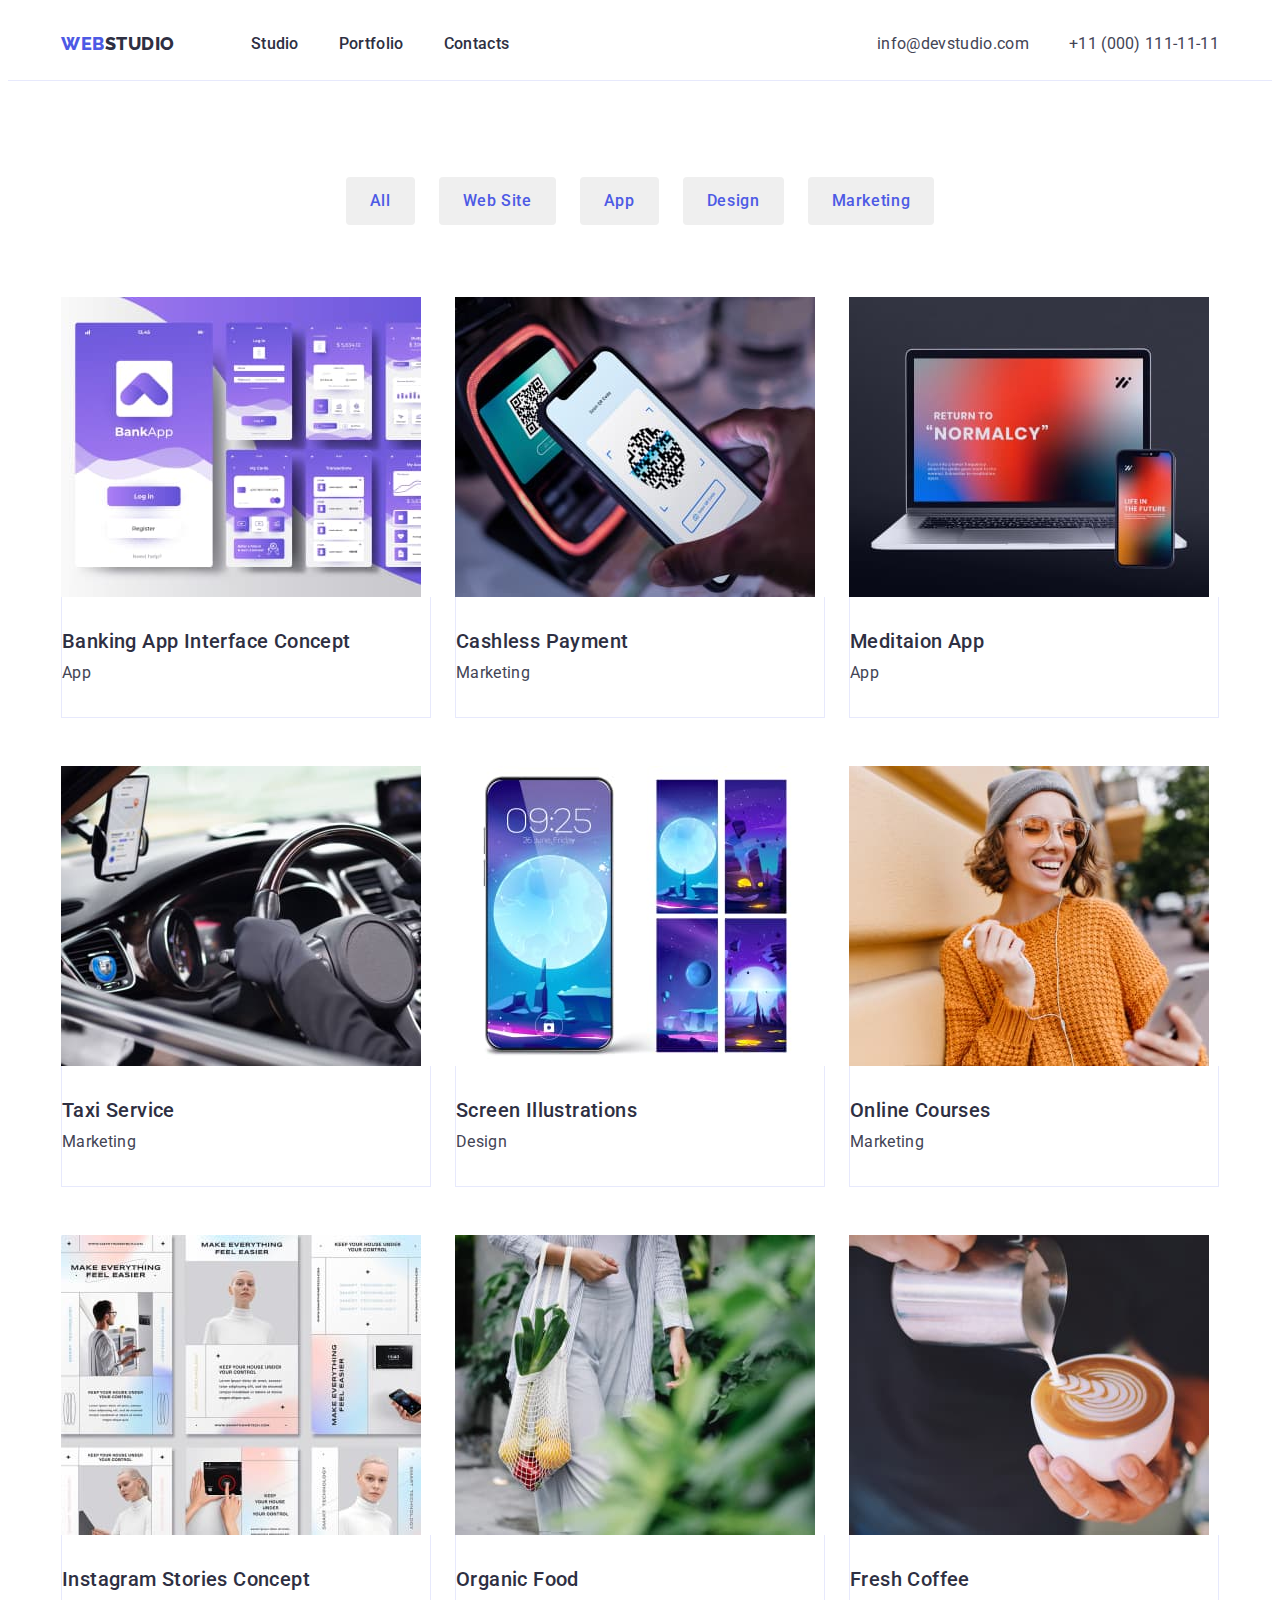
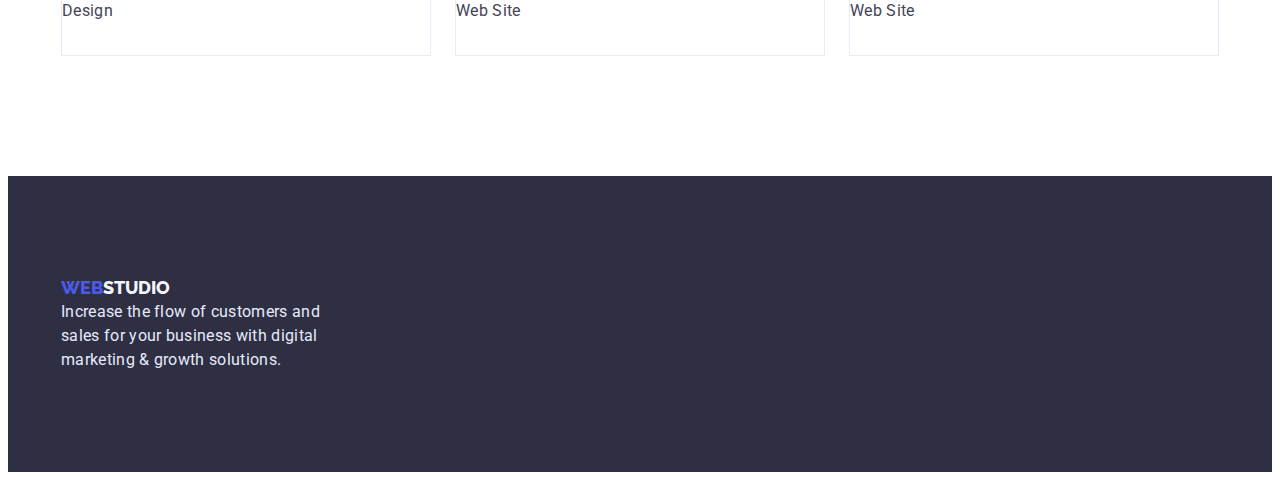
==== portfolio.html @ a3cbb029 "Initial commit" ====
<!DOCTYPE html>
<html lang="en">
  <head>
    <meta charset="UTF-8" />
    <meta http-equiv="X-UA-Compatible" content="IE=edge" />
    <meta name="viewport" content="width=device-width, initial-scale=1.0" />
    <title>Document</title>
    <link rel="preconnect" href="https://fonts.googleapis.com" />
    <link rel="preconnect" href="https://fonts.gstatic.com" crossorigin />
    <link
      href="https://fonts.googleapis.com/css2?family=Raleway:wght@800&family=Roboto:wght@400;500;700;900&display=swap"
      rel="stylesheet"
    />
    <link rel="stylesheet" href="https://cdnjs.cloudflare.com/ajax/libs/modern-normalize/1.1.0/modern-normalize.min.css" integrity="sha512-wpPYUAdjBVSE4KJnH1VR1HeZfpl1ub8YT/NKx4PuQ5NmX2tKuGu6U/JRp5y+Y8XG2tV+wKQpNHVUX03MfMFn9Q==" crossorigin="anonymous" referrerpolicy="no-referrer" />
    <link rel="stylesheet" href="./css/styles.css" />
  </head>
  <body>
    <!--HEADER-->
    <header class="header">
      <div class="container header-container">
        <nav class="header-navigation">
          <a class="logo-header link" href="./index.html">
            <span class="piece">WEB</span>STUDIO</a
          >
          <ul class="header-list list">
            <li class="header-item">
              <a class="header-link link" href="./index.html">Studio</a>
            </li>
            <li class="header-item">
              <a class="header-link link" href="./portfolio.html">Portfolio</a>
            </li>
            <li class="header-item">
              <a class="header-link link" href="">Contacts</a>
            </li>
          </ul>
        </nav>
        <address class="adress">
          <ul class="header-contact list">
            <li class="header-contact-item">
              <a
                class="header-contact-link link"
                href="mailto:info@devstudio.com"
                >info@devstudio.com</a
              >
            </li>
            <li class="header-contact-item">
              <a class="header-contact-link link" href="tel:+110001111111"
                >+11 (000) 111-11-11</a
              >
            </li>
          </ul>
        </address>
      </div>
    </header>
    <main>
      <!--MAIN MENU-->
      <section class="menu section">
        <div class="container">
          <h1 class="menu-page-title visually-hidden">filter buttons</h1>
          <ul class="menu-list list">
            <li class="menu-item">
              <button type="button" class="menu-btn">All</button>
            </li>
            <li class="menu-item">
              <button type="button" class="menu-btn">Web Site</button>
            </li>
            <li class="menu-item">
              <button type="button" class="menu-btn">App</button>
            </li>
            <li class="menu-item">
              <button type="button" class="menu-btn">Design</button>
            </li>
            <li class="menu-item">
              <button type="button" class="menu-btn">Marketing</button>
            </li>
          </ul>
          <ul class="portfolio-list">
            <li class="portfolio-item">
              <img
                class="portfolio-img"
                src="./images/banking-app-interface-concept.jpg"
                alt="interface concept"
                width="360"
                height="300"
              />
              <div class="box">
                <h2 class="sec-subtitle">Banking App Interface Concept</h2>
                <p class="sec-text">App</p>
              </div>
            </li>
            <li class="portfolio-item">
              <img
                class="portfolio-img"
                src="./images/cashless-payment.jpg"
                alt="cashless payment by phone"
                width="360"
                height="300"
              />
              <div class="box">
                <h2 class="sec-subtitle">Cashless Payment</h2>
                <p class="sec-text">Marketing</p>
              </div>
            </li>
            <li class="portfolio-item">
              <img
                class="portfolio-img"
                src="./images/meditaion-app.jpg"
                alt="meditaion app for computer and phone"
                width="360"
                height="300"
              />
              <div class="box">
                <h2 class="sec-subtitle">Meditaion App</h2>
                <p class="sec-text">App</p>
              </div>
            </li>
            <li class="portfolio-item">
              <img
                class="portfolio-img"
                src="./images/taxi-service.jpg"
                alt="a person driving and using the applikation"
                width="360"
                height="300"
              />
              <div class="box">
                <h2 class="sec-subtitle">Taxi Service</h2>
                <p class="sec-text">Marketing</p>
              </div>
            </li>
            <li class="portfolio-item">
              <img
                class="portfolio-img"
                src="./images/screen-illustrations.jpg"
                alt="a phone with different illustrations"
                width="360"
                height="300"
              />
              <div class="box">
                <h2 class="sec-subtitle">Screen Illustrations</h2>
                <p class="sec-text">Design</p>
              </div>
            </li>
            <li class="portfolio-item">
              <img
                class="portfolio-img"
                src="./images/online-courses.jpg"
                alt="a young woman in orange sweater studying online course"
                width="360"
                height="300"
              />
              <div class="box">
                <h2 class="sec-subtitle">Online Courses</h2>
                <p class="sec-text">Marketing</p>
              </div>
            </li>
            <li class="portfolio-item">
              <img
                class="portfolio-img"
                src="./images/instagram-stories-concept.jpg"
                alt="correct and consistent instagram stories concept"
                width="360"
                height="300"
              />
              <div class="box">
                <h2 class="sec-subtitle">Instagram Stories Concept</h2>
                <p class="sec-text">Design</p>
              </div>
            </li>
            <li class="portfolio-item">
              <img
                class="portfolio-img"
                src="./images/organic-food.jpg"
                alt="a woman walks and carries organic products in a bag"
                width="360"
                height="300"
              />
              <div class="box">
                <h2 class="sec-subtitle">Organic Food</h2>
                <p class="sec-text">Web Site</p>
              </div>
            </li>
            <li class="portfolio-item">
              <img
                class="portfolio-img"
                src="./images/fresh-coffee.jpg"
                alt="a man pouring whipped cream into coffee"
                width="360"
                height="300"
              />
              <div class="box">
                <h2 class="sec-subtitle">Fresh Coffee</h2>
                <p class="sec-text">Web Site</p>
              </div>
            </li>
          </ul>
        </div>
      </section>
    </main>
    <!--FOOTER-->
  </body>
</html>
 <footer class="footer">
      <div class="container">
        <a class="logo-footer link" href="./index.html"
          ><span class="piece">WEB</span>STUDIO</a
        >
        <p class="footer-text">
          Increase the flow of customers and sales for your business with
          digital marketing & growth solutions.
        </p>
      </div>
    </footer>
  </body>
</html>
---- css/styles.css ----
.list {
  padding: 0;
  margin: 0;
  list-style: none;
}
.link {
  text-decoration: none;
}
h1,
h2,
h3,
h4,
h5,
h6,
p {
  margin: 0;
}

ul {
  padding: 0;
  margin-top: 0;
  margin-bottom: 0;
}
button {
  cursor: pointer;
}
img {
  display: block;
}
.centered {
  text-align: center;
}
.section {
  padding-top: 120px;
  padding-bottom: 120px;
}

/*контейнер*/
.container {
  width: 1158px;
  padding-left: 15px;
  padding-right: 15px;
  margin-left: auto;
  margin-right: auto;
}

body {
  font-family: 'Roboto', sans-serif;
  font-size: 16px;
  background-color: var(--first-color);
}

/*cxлопывание*/
.visually-hidden {
  position: absolute;
  white-space: nowrap;
  width: 1px;
  height: 1px;
  overflow: hidden;
  border: 0;
  padding: 0;
  clip: rect(0 0 0 0);
  clip-path: inset(50%);
  margin: -1px;
}
:root {
  --first-color: #ffffff;
  --second-color: #2e2f42;
  --third-color: #404bbf;
  --fourth-color: #4d5ae5;
  --fifth-color: #f4f4fd;
  --sixth-color: #e7e9fc;
  --next-color: #f4f4fd;
  --text-color: #434455;

  --background-color-1: #ffffff;
  --beckground-color-2: #2e2f42;
  --background-color-3: #f4f4fd;

  --first-line-height: 1.5;
  --second-line-height: 1.33;
  --third-line-height: 1.2;
  --fours-line-height: 1.07;
  --fifth-line-height: 1.11;

  --typical-font-weight: 500;
  --first-font-weight: 800;

  --first-letter-spacing: 0.02em;
  --second-letter-spacing: 0.03em;
  --third-letter-spacing: 0.04em;

  --first-font-size: 20px;
  --second-font-size: 18px;
  --third-font-size: 56px;
  --fourth-font-size: 36px;
}

/*======================HEADER===========================*/
.header {
  border-bottom: 1px solid var(--sixth-color);
}
.header-container {
  display: flex;
  align-items: center;
}
.header-navigation {
  display: flex;
  align-items: center;
}
.logo-header {
  font-family: 'Raleway', sans-serif;
  font-weight: var(--first-font-weight);

  font-size: var(--second-font-size);
  line-height: var(--second-line-height);
  color: var(--second-color);
  letter-spacing: var(--second-letter-spacing);
}
.piece {
  color: var(--fourth-color);
}

/*ul*/
.header-list {
  display: flex;
  margin-left: 76px;
}

/*li*/
.header-item {
  margin-right: 40px;
}
.header-item:last-child {
  margin-right: 0;
}
.adress {
  margin-left: auto;
}
.header-contact {
  display: flex;
}
.header-contact-item {
  margin-right: 40px;
}
.header-contact-item:last-child {
  margin-right: 0;
}

.header-link {
  display: block;
  padding-top: 24px;
  padding-bottom: 24px;

  font-weight: var(--typical-font-weight);
  font-size: var(font-size);
  line-height: var(--first-line-height);
  letter-spacing: var(--first-letter-spacing);
  color: var(--second-color);
}
.header-link:hover {
  color: var(--third-color);
}
.header-contact-link {
  font-size: var(font-size);
  line-height: var(--first-line-height);
  letter-spacing: var(--first-letter-spacing);
  color: var(--text-color);
  font-style: normal;
}
.header-contact-link:hover {
  color: var(--third-color);
}
/*======================/HEADER==========================*/
/*======================HERO=============================*/

.hero {
  padding-top: 188px;
  padding-bottom: 188px;
  text-align: center;

  background: var(--second-color);
}
.hero-title {
  width: 500px;
  margin: 0 auto;
  margin-top: 0;
  margin-bottom: 48px;

  font-size: var(--third-font-size);
  line-height: var(--fours-line-height);
  letter-spacing: var(--first-letter-spacing);
  color: var(--first-color);
}
.hero-btn {
  border-radius: 4px;
  padding: 16px 32px;
  min-width: 169px;

  font-family: inherit;
  font-weight: var(--typical-font-weight);
  line-height: var(--first-line-height);
  cursor: pointer;
  color: var(--first-color);
  background: var(--fourth-color);
  border: none;
}
.hero-btn:hover,
.hero-btn:focus {
  background: var(--third-color);
}
/*======================/HERO============================*/
/*====================SOLUTIONS==========================*/

/*section-cекция*/
.solutions {
  padding-bottom: 0;
}

/*h2*/
.section-title {
  margin-top: 0;
  margin-bottom: 8px;
}

/*UL*/
.solutions-list {
  padding: 0;
  margin: 0;
  list-style: none;
  display: flex;
  column-gap: 24px;
}

/*LI*/
.solution-item {
  flex-basis: calc((100% - 72px) / 4);
}

/*h3-подзаголовок*/
.solution-subtitle {
  margin-top: 0;
  margin-bottom: 8px;
  text-align: left;

  font-weight: var(--typical-font-weight);
  font-size: var(--first-font-size);
  line-height: var(--third-line-height);
  letter-spacing: var(--first-letter-spacing);
  color: var(--second-color);
}

/*P-текст*/
.solution-text {
  text-align: left;

  line-height: var(--first-line-height);
  letter-spacing: var(--first-letter-spacing);
  color: var(--text-color);
}
/*====================/SOLUTIONS=========================*/
/*=====================SERVICES==========================*/

/*h2*/
.services-title {
  margin-top: 0;
  margin-bottom: 72px;

  font-size: var(--fourth-font-size);
  line-height: var(--fifth-line-height);
  letter-spacing: var(--first-letter-spacing);
  text-transform: capitalize;
  color: var(--second-color);
}
/*ul*/
.services-list {
  padding: 0;
  margin: 0;
  list-style: none;
  display: flex;
  column-gap: 24px;
}
/*li*/
.services-item {
  margin-top: 0;
  margin-bottom: 0;
}
/*=====================/SERVICES==========================*/
/*======================TEAM============================*/
.team {
  background: var(--background-color-3);
}
/*h2*/
.team-title {
  font-size: var(--fourth-font-size);
  line-height: var(--fifth-line-height);
  /* identical to box height, or 111% */

  text-align: center;
  letter-spacing: var(--first-letter-spacing);
  color: var(--second-color);

  margin-top: 0;
  margin-bottom: 72px;
}

/*ul*/
.team-list {
  list-style: none;
  display: flex;
  column-gap: 24px;
}
/*li*/
.team-item {
  background: var(--first-color);
  box-shadow: 0px 1px 6px rgba(46, 47, 66, 0.08),
    0px 1px 1px rgba(46, 47, 66, 0.16), 0px 2px 1px rgba(46, 47, 66, 0.08);
  border-radius: 0px 0px 4px 4px;
}

/*set из h3 и p*/
.team-set {
  padding: 32px 0;
}
/*h3*/
.team-subtitle {
  font-weight: var(--typical-font-weight);
  font-size: 20px;
  line-height: var(--third-line-height);
  /* identical to box height, or 120% */

  text-align: center;
  letter-spacing: var(--first-letter-spacing);
  color: var(--second-color);
  margin-bottom: 8px;
}
/*p*/
.team-text {
  line-height: var(--first-line-height);
  /* identical to box height, or 150% */

  text-align: center;
  letter-spacing: var(--first-letter-spacing);

  /* SLATE */

  color: var(--text-color);
}
/*=====================/TEAM============================*/
/*====================FOOTER=============================*/
.footer {
  padding-top: 100px;
  padding-bottom: 100px;
  background: var(--beckground-color-2);
}

.logo-footer {
  margin-top: 0;
  margin-bottom: 16px;

  font-family: 'Raleway', sans-serif;
  font-weight: var(--first-font-weight);
  font-size: var(--second-font-size);
  line-height: var(--second-line-height);
  color: var(--next-color);
}
.footer-text {
  width: 264px;

  line-height: var(--first-line-height);
  letter-spacing: var(--first-letter-spacing);

  color: var(--sixth-color);
}
/*===================/FOOTER=============================*/
/*=================MAIN MENU=============================*/
.menu {
  padding-top: 96px;
}

/*ul-cписок кнопок*/
.menu-list {
  display: flex;
  column-gap: 24px;
  justify-content: center;
  padding-bottom: 72px;
}

.menu-btn {
  font-family: inherit;
  font-weight: var(--typical-font-weight);
  font-size: var(--font-size);
  line-height: var(--first-line-height);
  letter-spacing: var(--third-letter-spacing);
  cursor: pointer;
  color: var(--fourth-color);
  border: none;
  border-radius: 4px;
  min-width: 55px;
  padding: 12px 24px;
}
.menu-btn:hover {
  background-color: var(--third-color);
  color: var(--first-color);
}

/*ul-список img*/
.portfolio-list {
  list-style: none;
  display: flex;
  flex-wrap: wrap;
}

/*li*/
.portfolio-item {
  margin-bottom: 48px;
  margin-right: 24px;
  flex-basis: calc((100% - 48px) / 3);
}
.portfolio-item:nth-last-child(3n + 1) {
  margin-right: 0;
}
.portfolio-item:nth-last-child(-n + 3) {
  margin-bottom: 0;
}
.box {
  padding-left: 16px;
  border-bottom: 1px solid var(--sixth-color);
  border-left: 1px solid var(--sixth-color);
  border-right: 1px solid var(--sixth-color);
  padding: 32px 0;
}
/*h2*/
.sec-subtitle {
  font-weight: var(--typical-font-weight);
  font-size: var(--first-font-size);
  line-height: var(--third-line-height);
  /* identical to box height, or 120% */

  letter-spacing: var(--first-letter-spacing);
  color: var(--second-color);
  margin-bottom: 8px;
}
/*p*/
.sec-text {
  line-height: var(--first-line-height);
  letter-spacing: var(--first-letter-spacing);
  color: var(--text-color);
}
/*================/MAIN MENU=============================*/
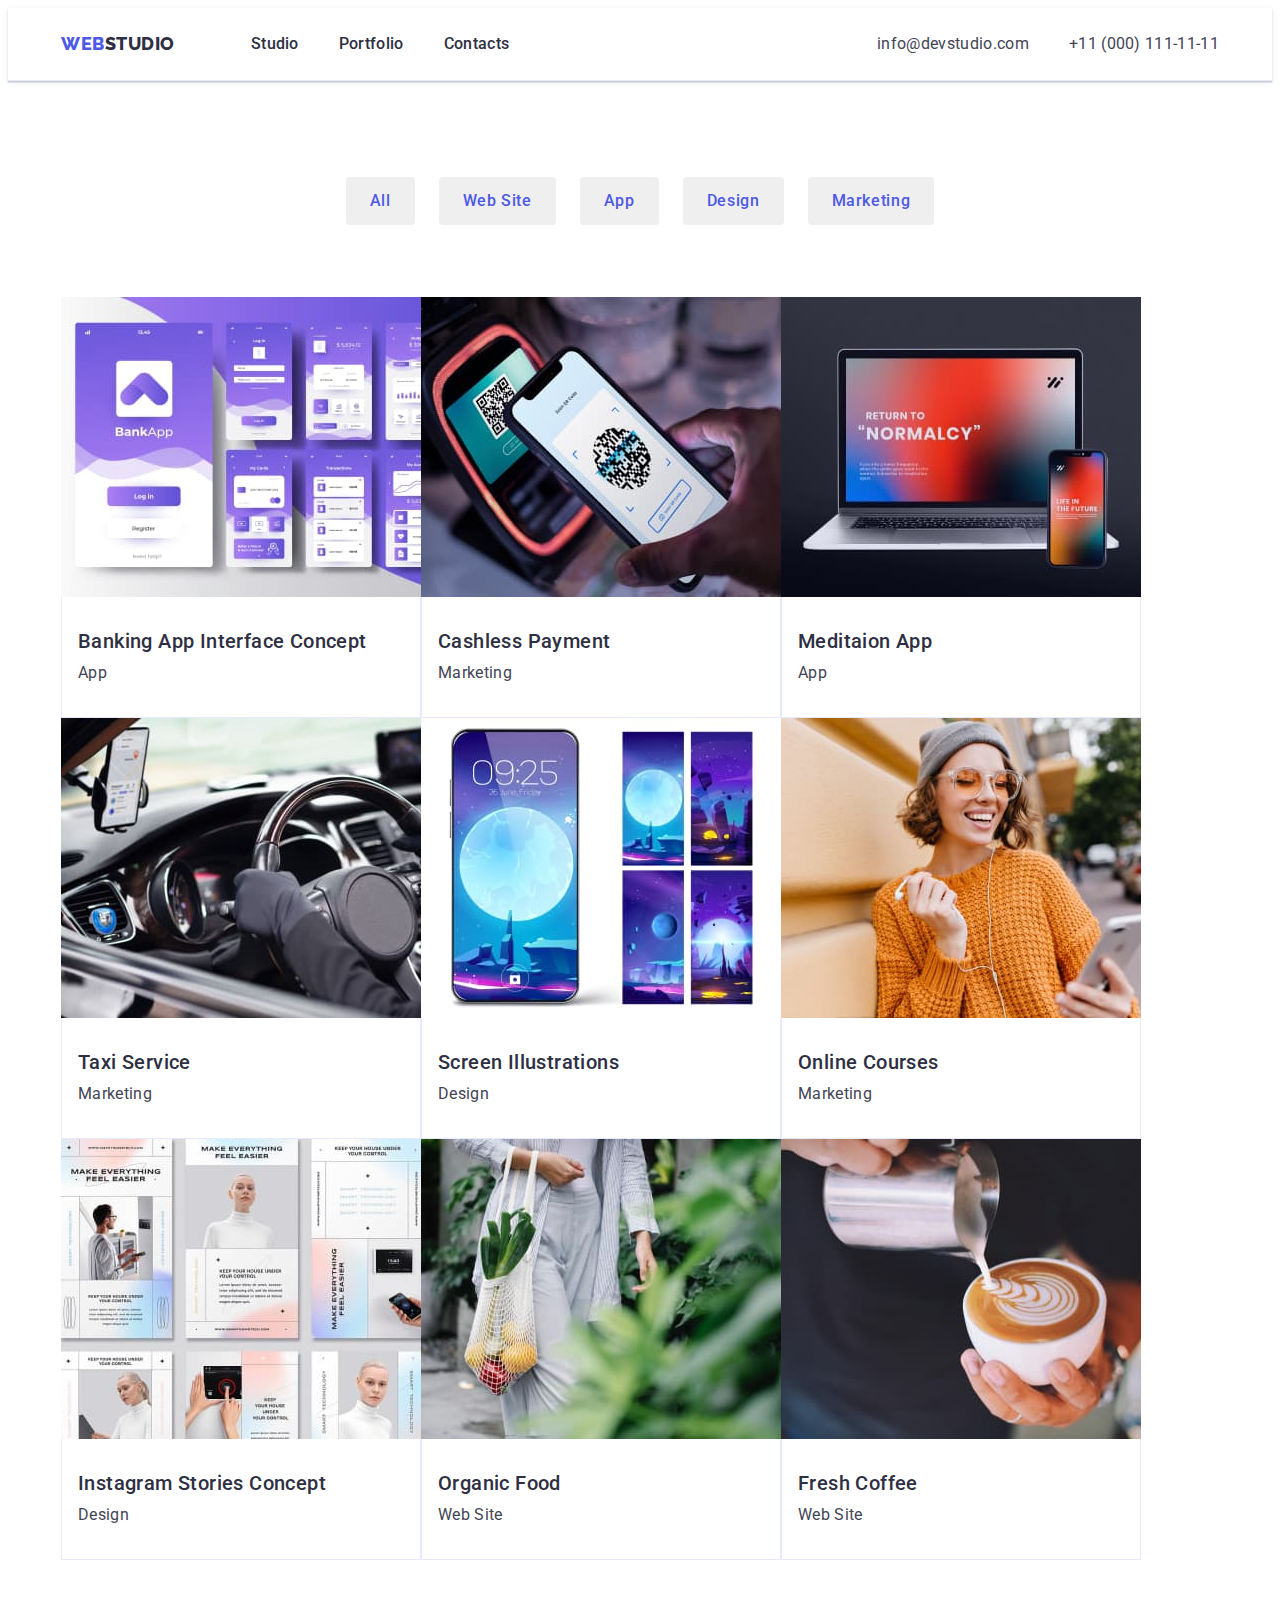
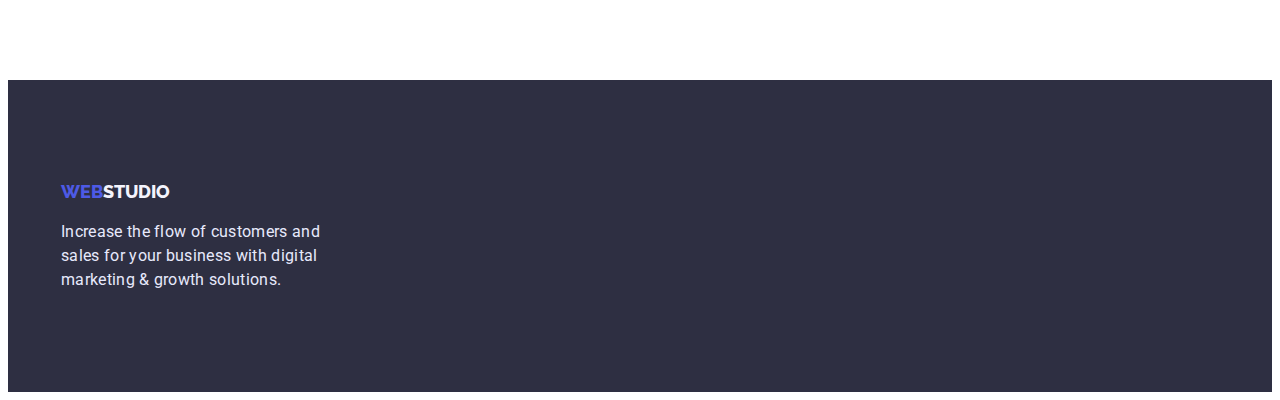
==== commit 2b3d09f0: "added shadow" ====
--- a/portfolio.html
+++ b/portfolio.html
@@ -15,6 +15,7 @@
     <link rel="stylesheet" href="./css/styles.css" />
   </head>
   <body>
+
     <!--HEADER-->
     <header class="header">
       <div class="container header-container">
@@ -53,10 +54,12 @@
       </div>
     </header>
     <main>
-      <!--MAIN MENU-->
+
+      <!------------------MAIN MENU-------------------------------------->
       <section class="menu section">
         <div class="container">
           <h1 class="menu-page-title visually-hidden">filter buttons</h1>
+             <!--список кнопок-->
           <ul class="menu-list list">
             <li class="menu-item">
               <button type="button" class="menu-btn">All</button>
@@ -74,6 +77,7 @@
               <button type="button" class="menu-btn">Marketing</button>
             </li>
           </ul>
+            <!--карточки Portfolio-->
           <ul class="portfolio-list">
             <li class="portfolio-item">
               <img
@@ -88,6 +92,7 @@
                 <p class="sec-text">App</p>
               </div>
             </li>
+
             <li class="portfolio-item">
               <img
                 class="portfolio-img"
@@ -101,6 +106,7 @@
                 <p class="sec-text">Marketing</p>
               </div>
             </li>
+
             <li class="portfolio-item">
               <img
                 class="portfolio-img"
@@ -114,6 +120,7 @@
                 <p class="sec-text">App</p>
               </div>
             </li>
+
             <li class="portfolio-item">
               <img
                 class="portfolio-img"
@@ -127,6 +134,7 @@
                 <p class="sec-text">Marketing</p>
               </div>
             </li>
+
             <li class="portfolio-item">
               <img
                 class="portfolio-img"
@@ -140,6 +148,7 @@
                 <p class="sec-text">Design</p>
               </div>
             </li>
+
             <li class="portfolio-item">
               <img
                 class="portfolio-img"
@@ -153,6 +162,7 @@
                 <p class="sec-text">Marketing</p>
               </div>
             </li>
+
             <li class="portfolio-item">
               <img
                 class="portfolio-img"
@@ -166,6 +176,7 @@
                 <p class="sec-text">Design</p>
               </div>
             </li>
+
             <li class="portfolio-item">
               <img
                 class="portfolio-img"
@@ -179,6 +190,7 @@
                 <p class="sec-text">Web Site</p>
               </div>
             </li>
+            
             <li class="portfolio-item">
               <img
                 class="portfolio-img"
@@ -196,7 +208,8 @@
         </div>
       </section>
     </main>
-    <!--FOOTER-->
+
+     <!-----------------------FOOTER------------------------>
   </body>
 </html>
  <footer class="footer">
--- a/css/styles.css
+++ b/css/styles.css
@@ -70,12 +70,16 @@
   --fourth-color: #4d5ae5;
   --fifth-color: #f4f4fd;
   --sixth-color: #e7e9fc;
+  --seventh-color: #8e8f99;
   --next-color: #f4f4fd;
   --text-color: #434455;
 
   --background-color-1: #ffffff;
   --beckground-color-2: #2e2f42;
   --background-color-3: #f4f4fd;
+  --background-color-4: #4d5ae5;
+  --background-color-5: #404bbf;
+  --background-color-6: #31d0aa;
 
   --first-line-height: 1.5;
   --second-line-height: 1.33;
@@ -99,6 +103,8 @@
 /*======================HEADER===========================*/
 .header {
   border-bottom: 1px solid var(--sixth-color);
+  box-shadow: 0px 2px 1px rgba(46, 47, 66, 0.08),
+    0px 1px 1px rgba(46, 47, 66, 0.16), 0px 1px 6px rgba(46, 47, 66, 0.08);
 }
 .header-container {
   display: flex;
@@ -209,6 +215,24 @@
 .hero-btn:focus {
   background: var(--third-color);
 }
+
+/*overlay*/
+.overlay {
+  max-width: 1440px;
+  min-height: 600px;
+  margin-left: auto;
+  margin-right: auto;
+  background-image: linear-gradient(
+      to right,
+      rgba(0, 0, 0, 0.7),
+      rgba(0, 0, 0, 0.7)
+    ),
+    url('../images/people-office.jpg');
+  background-repeat: no-repeat;
+  background-size: cover;
+  background-position: center;
+  background-color: var(--beckground-color-2);
+}
 /*======================/HERO============================*/
 /*====================SOLUTIONS==========================*/
 
@@ -225,16 +249,27 @@
 
 /*UL*/
 .solutions-list {
-  padding: 0;
-  margin: 0;
-  list-style: none;
-  display: flex;
-  column-gap: 24px;
-}
-
-/*LI*/
+  display: flex;
+  list-style: none;
+  justify-content: center;
+  gap: 24px;
+}
+
+/*li для svg*/
 .solution-item {
   flex-basis: calc((100% - 72px) / 4);
+}
+
+/*div для иконки */
+.solution-svg {
+  display: flex;
+  background-color: var(--background-color-3);
+  border-radius: 4px;
+  margin-bottom: 8px;
+  width: 264px;
+  height: 112px;
+  align-items: center;
+  justify-content: center;
 }
 
 /*h3-подзаголовок*/
@@ -294,8 +329,6 @@
 .team-title {
   font-size: var(--fourth-font-size);
   line-height: var(--fifth-line-height);
-  /* identical to box height, or 111% */
-
   text-align: center;
   letter-spacing: var(--first-letter-spacing);
   color: var(--second-color);
@@ -327,43 +360,143 @@
   font-weight: var(--typical-font-weight);
   font-size: 20px;
   line-height: var(--third-line-height);
-  /* identical to box height, or 120% */
-
   text-align: center;
   letter-spacing: var(--first-letter-spacing);
   color: var(--second-color);
+
   margin-bottom: 8px;
 }
 /*p*/
 .team-text {
   line-height: var(--first-line-height);
-  /* identical to box height, or 150% */
-
   text-align: center;
   letter-spacing: var(--first-letter-spacing);
-
-  /* SLATE */
-
   color: var(--text-color);
+  margin-bottom: 8px;
+}
+
+/*ul список ссылок соцсетей*/
+.team-list-icon {
+  display: flex;
+  list-style: none;
+
+  justify-content: center;
+  gap: 24px;
+}
+
+/*li элемент ссылок соцсетей*/
+.team-item-icon {
+  width: 40px;
+  height: 40px;
+}
+
+/*a ccылок соцсетей*/
+.team-link-icon {
+  display: flex;
+  width: 100%;
+  height: 100%;
+  background-color: var(--background-color-4);
+  border-radius: 50%;
+  align-items: center;
+  justify-content: center;
+  color: var(--fifth-color);
+}
+
+.team-link-icon:hover,
+.team-link-icon:focus {
+  background-color: var(--background-color-5);
+}
+.team-icon {
+  fill: currentColor;
 }
 /*=====================/TEAM============================*/
-/*====================FOOTER=============================*/
+/*====================CUSTOMES==========================*/
+
+/*секция*/
+.customes {
+  padding-top: 130px;
+  padding-bottom: 120px;
+  text-align: center;
+}
+
+/*h2*/
+.customes-titel {
+  font-size: var(--fourth-font-size);
+  line-height: var(--fifth-line-height);
+  text-align: center;
+  letter-spacing: var(--first-letter-spacing);
+  color: var(--second-color);
+  margin-bottom: 72px;
+}
+
+/*ul*/
+.customes-list {
+  list-style: none;
+  display: flex;
+  justify-content: center;
+  gap: 24px;
+}
+
+/*li*/
+.customes-item {
+  width: calc((100%-5 * 24px) / 6);
+}
+
+/*a-ссылка*/
+.customes-link {
+  display: flex;
+  width: 100%;
+  height: 88px;
+  border: 1px solid var(--seventh-color);
+  border-radius: 4px;
+  color: var(--seventh-color);
+  align-items: center;
+  justify-content: center;
+}
+
+.customes-link:hover,
+.customes-link:focus {
+  color: var(--third-color);
+  border-color: var(--third-color);
+}
+
+/*иконка,которая наследует цвет от родителя-a*/
+.customes-icon {
+  fill: currentColor;
+}
+
+/*====================/CUSTOMES==========================*/
+/*====================FOOTER============================*/
+
+/*секция*/
 .footer {
   padding-top: 100px;
   padding-bottom: 100px;
   background: var(--beckground-color-2);
 }
 
+/*псевдокласс для разделения двух элементов в контейнере*/
+.footer-container {
+  display: flex;
+}
+
+/*wrapper for a and p*/
+.footer-wrapper-content {
+  margin-right: 120px;
+}
+
+/*a-главная ссылка*/
 .logo-footer {
-  margin-top: 0;
-  margin-bottom: 16px;
-
+  display: flex;
   font-family: 'Raleway', sans-serif;
   font-weight: var(--first-font-weight);
   font-size: var(--second-font-size);
   line-height: var(--second-line-height);
   color: var(--next-color);
-}
+  margin-bottom: 16px;
+}
+
+/*p-текст*/
 .footer-text {
   width: 264px;
 
@@ -372,6 +505,47 @@
 
   color: var(--sixth-color);
 }
+
+/*h3-подзаголовок списка ссылок соцсетей*/
+.footer-titel {
+  font-weight: var(--typical-font-weight);
+  line-height: 1.5;
+  letter-spacing: var(--first-letter-spacing);
+  color: var(--first-color);
+  margin-bottom: 16px;
+}
+/*ul для ссылок соцсетей*/
+.footer-list {
+  display: flex;
+  list-style: none;
+  justify-content: center;
+  gap: 16px;
+}
+/*li для ссылки соцсетей*/
+.footer-item {
+  width: 40px;
+  height: 40px;
+}
+
+/*a для ссылки*/
+.footer-link {
+  display: flex;
+  align-items: center;
+  justify-content: center;
+  border-radius: 50%;
+  height: 40px;
+  width: 100%;
+  color: var(--background-color-3);
+  background-color: rgba(255, 255, 255, 0.1);
+}
+.footer-link:hover,
+.footer-link:focus {
+  background-color: var(--background-color-6);
+}
+.footer-icon {
+  fill: currentColor;
+}
+
 /*===================/FOOTER=============================*/
 /*=================MAIN MENU=============================*/
 .menu {
@@ -399,9 +573,13 @@
   min-width: 55px;
   padding: 12px 24px;
 }
-.menu-btn:hover {
+
+.menu-btn:hover,
+.menu-btn:focus {
   background-color: var(--third-color);
   color: var(--first-color);
+  box-shadow: 0px 3px 1px rgba(0, 0, 0, 0.1), 0px 2px 1px rgba(0, 0, 0, 0.08),
+    0px 2px 2px rgba(0, 0, 0, 0.12);
 }
 
 /*ul-список img*/
@@ -411,7 +589,7 @@
   flex-wrap: wrap;
 }
 
-/*li*/
+/*li карточки Portfolio
 .portfolio-item {
   margin-bottom: 48px;
   margin-right: 24px;
@@ -423,8 +601,16 @@
 .portfolio-item:nth-last-child(-n + 3) {
   margin-bottom: 0;
 }
+
+/*hover,focus на li-ку
+.portfolio-item:hover,
+.portfolio-item:focus {
+  box-shadow: 0px 1px 6px rgba(46, 47, 66, 0.08),
+    0px 1px 1px rgba(46, 47, 66, 0.16), 0px 2px 1px rgba(46, 47, 66, 0.08);
+}
+
+/*div для h2 и p в карточке*/
 .box {
-  padding-left: 16px;
   border-bottom: 1px solid var(--sixth-color);
   border-left: 1px solid var(--sixth-color);
   border-right: 1px solid var(--sixth-color);
@@ -435,16 +621,16 @@
   font-weight: var(--typical-font-weight);
   font-size: var(--first-font-size);
   line-height: var(--third-line-height);
-  /* identical to box height, or 120% */
-
   letter-spacing: var(--first-letter-spacing);
   color: var(--second-color);
   margin-bottom: 8px;
+  padding-left: 16px;
 }
 /*p*/
 .sec-text {
   line-height: var(--first-line-height);
   letter-spacing: var(--first-letter-spacing);
   color: var(--text-color);
+  padding-left: 16px;
 }
 /*================/MAIN MENU=============================*/
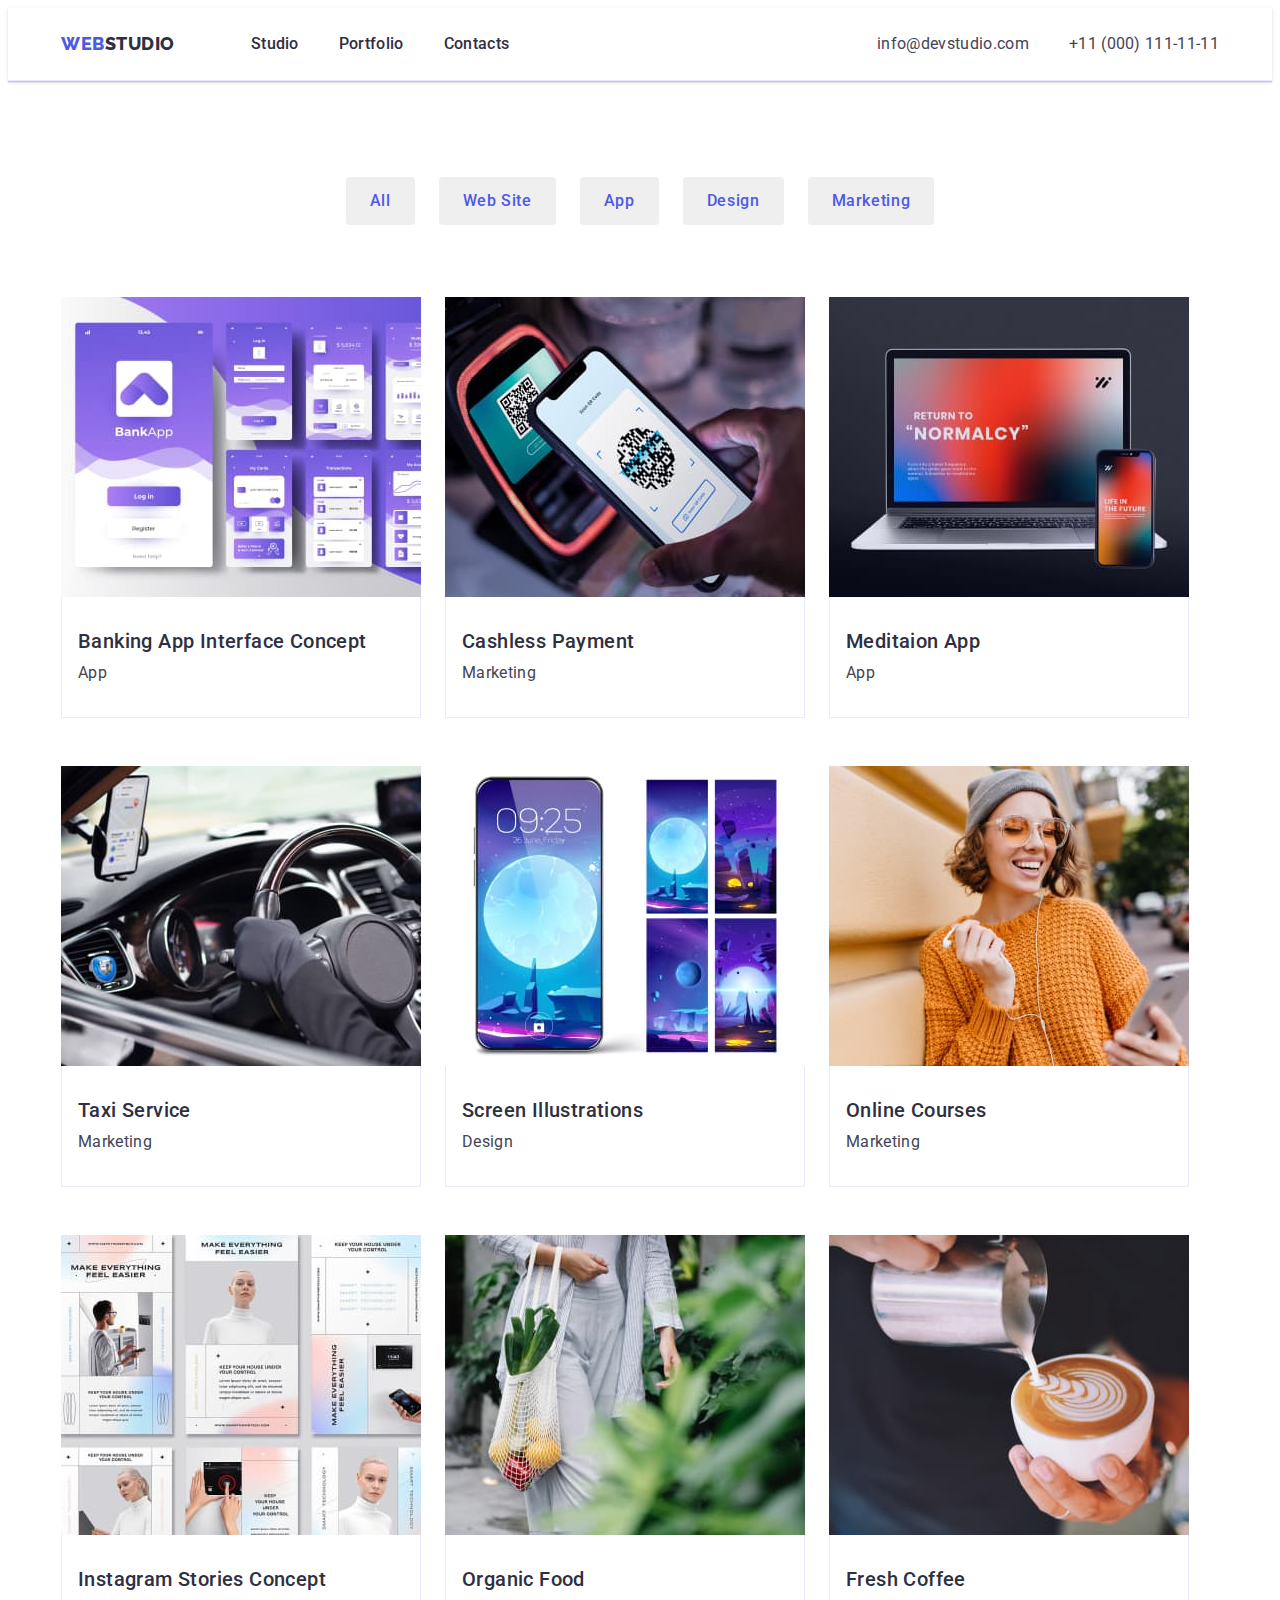
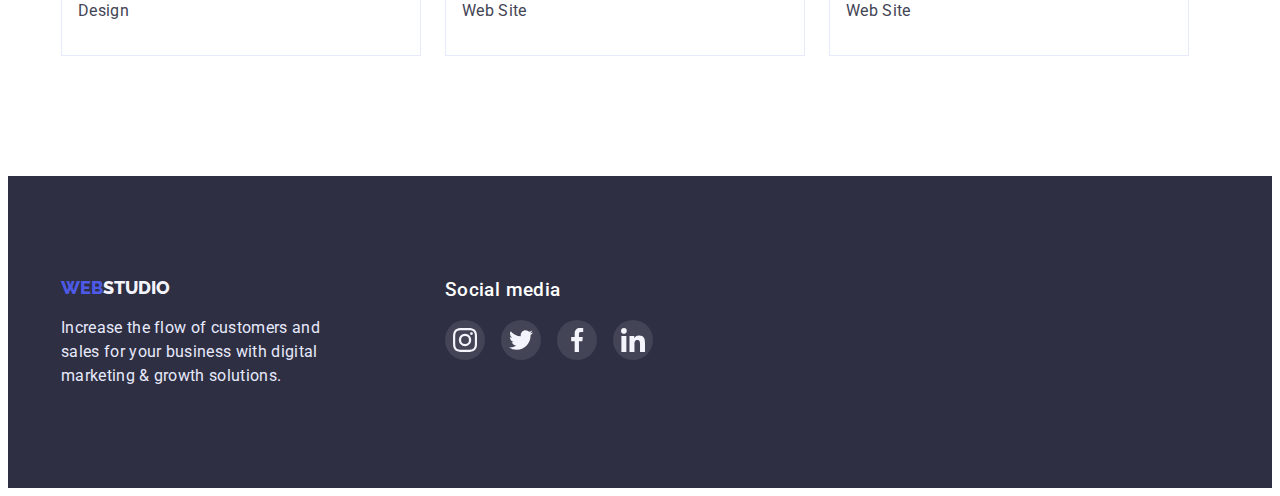
==== commit 3cb1354c: "add Portfolio" ====
--- a/portfolio.html
+++ b/portfolio.html
@@ -11,10 +11,15 @@
       href="https://fonts.googleapis.com/css2?family=Raleway:wght@800&family=Roboto:wght@400;500;700;900&display=swap"
       rel="stylesheet"
     />
-    <link rel="stylesheet" href="https://cdnjs.cloudflare.com/ajax/libs/modern-normalize/1.1.0/modern-normalize.min.css" integrity="sha512-wpPYUAdjBVSE4KJnH1VR1HeZfpl1ub8YT/NKx4PuQ5NmX2tKuGu6U/JRp5y+Y8XG2tV+wKQpNHVUX03MfMFn9Q==" crossorigin="anonymous" referrerpolicy="no-referrer" />
+    <link
+      rel="stylesheet"
+      href="https://cdnjs.cloudflare.com/ajax/libs/modern-normalize/1.1.0/modern-normalize.min.css"
+      integrity="sha512-wpPYUAdjBVSE4KJnH1VR1HeZfpl1ub8YT/NKx4PuQ5NmX2tKuGu6U/JRp5y+Y8XG2tV+wKQpNHVUX03MfMFn9Q=="
+      crossorigin="anonymous"
+      referrerpolicy="no-referrer"
+    />
     <link rel="stylesheet" href="./css/styles.css" />
   </head>
-  <body>
 
     <!--HEADER-->
     <header class="header">
@@ -54,12 +59,11 @@
       </div>
     </header>
     <main>
-
       <!------------------MAIN MENU-------------------------------------->
       <section class="menu section">
         <div class="container">
           <h1 class="menu-page-title visually-hidden">filter buttons</h1>
-             <!--список кнопок-->
+          <!--список кнопок-->
           <ul class="menu-list list">
             <li class="menu-item">
               <button type="button" class="menu-btn">All</button>
@@ -77,151 +81,208 @@
               <button type="button" class="menu-btn">Marketing</button>
             </li>
           </ul>
-            <!--карточки Portfolio-->
+          <!--карточки Portfolio-->
           <ul class="portfolio-list">
             <li class="portfolio-item">
-              <img
-                class="portfolio-img"
-                src="./images/banking-app-interface-concept.jpg"
-                alt="interface concept"
-                width="360"
-                height="300"
-              />
-              <div class="box">
-                <h2 class="sec-subtitle">Banking App Interface Concept</h2>
-                <p class="sec-text">App</p>
-              </div>
-            </li>
-
-            <li class="portfolio-item">
-              <img
-                class="portfolio-img"
-                src="./images/cashless-payment.jpg"
-                alt="cashless payment by phone"
-                width="360"
-                height="300"
-              />
-              <div class="box">
-                <h2 class="sec-subtitle">Cashless Payment</h2>
-                <p class="sec-text">Marketing</p>
-              </div>
-            </li>
-
-            <li class="portfolio-item">
-              <img
-                class="portfolio-img"
-                src="./images/meditaion-app.jpg"
-                alt="meditaion app for computer and phone"
-                width="360"
-                height="300"
-              />
-              <div class="box">
-                <h2 class="sec-subtitle">Meditaion App</h2>
-                <p class="sec-text">App</p>
-              </div>
-            </li>
-
-            <li class="portfolio-item">
-              <img
-                class="portfolio-img"
-                src="./images/taxi-service.jpg"
-                alt="a person driving and using the applikation"
-                width="360"
-                height="300"
-              />
-              <div class="box">
-                <h2 class="sec-subtitle">Taxi Service</h2>
-                <p class="sec-text">Marketing</p>
-              </div>
-            </li>
-
-            <li class="portfolio-item">
-              <img
-                class="portfolio-img"
-                src="./images/screen-illustrations.jpg"
-                alt="a phone with different illustrations"
-                width="360"
-                height="300"
-              />
-              <div class="box">
-                <h2 class="sec-subtitle">Screen Illustrations</h2>
-                <p class="sec-text">Design</p>
-              </div>
-            </li>
-
-            <li class="portfolio-item">
-              <img
-                class="portfolio-img"
-                src="./images/online-courses.jpg"
-                alt="a young woman in orange sweater studying online course"
-                width="360"
-                height="300"
-              />
-              <div class="box">
-                <h2 class="sec-subtitle">Online Courses</h2>
-                <p class="sec-text">Marketing</p>
-              </div>
-            </li>
-
-            <li class="portfolio-item">
-              <img
-                class="portfolio-img"
-                src="./images/instagram-stories-concept.jpg"
-                alt="correct and consistent instagram stories concept"
-                width="360"
-                height="300"
-              />
-              <div class="box">
-                <h2 class="sec-subtitle">Instagram Stories Concept</h2>
-                <p class="sec-text">Design</p>
-              </div>
-            </li>
-
-            <li class="portfolio-item">
-              <img
-                class="portfolio-img"
-                src="./images/organic-food.jpg"
-                alt="a woman walks and carries organic products in a bag"
-                width="360"
-                height="300"
-              />
-              <div class="box">
-                <h2 class="sec-subtitle">Organic Food</h2>
-                <p class="sec-text">Web Site</p>
-              </div>
-            </li>
-            
-            <li class="portfolio-item">
-              <img
-                class="portfolio-img"
-                src="./images/fresh-coffee.jpg"
-                alt="a man pouring whipped cream into coffee"
-                width="360"
-                height="300"
-              />
-              <div class="box">
-                <h2 class="sec-subtitle">Fresh Coffee</h2>
-                <p class="sec-text">Web Site</p>
-              </div>
+              <a class="portfolio-link" href="">
+                <img
+                  class="portfolio-img"
+                  src="./images/banking-app-interface-concept.jpg"
+                  alt="interface concept"
+                  width="360"
+                  height="300"
+                />
+                <div class="box">
+                  <h2 class="sec-subtitle">Banking App Interface Concept</h2>
+                  <p class="sec-text">App</p>
+                </div>
+              </a>
+            </li>
+
+            <li class="portfolio-item">
+              <a class="portfolio-link" href="">
+                <img
+                  class="portfolio-img"
+                  src="./images/cashless-payment.jpg"
+                  alt="cashless payment by phone"
+                  width="360"
+                  height="300"
+                />
+                <div class="box">
+                  <h2 class="sec-subtitle">Cashless Payment</h2>
+                  <p class="sec-text">Marketing</p>
+                </div>
+              </a>
+            </li>
+
+            <li class="portfolio-item">
+              <a class="portfolio-link" href="">
+                <img
+                  class="portfolio-img"
+                  src="./images/meditaion-app.jpg"
+                  alt="meditaion app for computer and phone"
+                  width="360"
+                  height="300"
+                />
+                <div class="box">
+                  <h2 class="sec-subtitle">Meditaion App</h2>
+                  <p class="sec-text">App</p>
+                </div>
+              </a>
+            </li>
+
+            <li class="portfolio-item">
+              <a class="portfolio-link" href="">
+                <img
+                  class="portfolio-img"
+                  src="./images/taxi-service.jpg"
+                  alt="a person driving and using the applikation"
+                  width="360"
+                  height="300"
+                />
+                <div class="box">
+                  <h2 class="sec-subtitle">Taxi Service</h2>
+                  <p class="sec-text">Marketing</p>
+                </div>
+              </a>
+            </li>
+
+            <li class="portfolio-item">
+              <a class="portfolio-link" href="">
+                <img
+                  class="portfolio-img"
+                  src="./images/screen-illustrations.jpg"
+                  alt="a phone with different illustrations"
+                  width="360"
+                  height="300"
+                />
+                <div class="box">
+                  <h2 class="sec-subtitle">Screen Illustrations</h2>
+                  <p class="sec-text">Design</p>
+                </div>
+              </a>
+            </li>
+
+            <li class="portfolio-item">
+              <a class="portfolio-link" href="">
+                <img
+                  class="portfolio-img"
+                  src="./images/online-courses.jpg"
+                  alt="a young woman in orange sweater studying online course"
+                  width="360"
+                  height="300"
+                />
+                <div class="box">
+                  <h2 class="sec-subtitle">Online Courses</h2>
+                  <p class="sec-text">Marketing</p>
+                </div>
+              </a>
+            </li>
+
+            <li class="portfolio-item">
+              <a class="portfolio-link" href="">
+                <img
+                  class="portfolio-img"
+                  src="./images/instagram-stories-concept.jpg"
+                  alt="correct and consistent instagram stories concept"
+                  width="360"
+                  height="300"
+                />
+                <div class="box">
+                  <h2 class="sec-subtitle">Instagram Stories Concept</h2>
+                  <p class="sec-text">Design</p>
+                </div>
+              </a>
+            </li>
+
+            <li class="portfolio-item">
+              <a class="portfolio-link" href="">
+                <img
+                  class="portfolio-img"
+                  src="./images/organic-food.jpg"
+                  alt="a woman walks and carries organic products in a bag"
+                  width="360"
+                  height="300"
+                />
+                <div class="box">
+                  <h2 class="sec-subtitle">Organic Food</h2>
+                  <p class="sec-text">Web Site</p>
+                </div>
+              </a>
+            </li>
+
+            <li class="portfolio-item">
+              <a class="portfolio-link" href="">
+                <img
+                  class="portfolio-img"
+                  src="./images/fresh-coffee.jpg"
+                  alt="a man pouring whipped cream into coffee"
+                  width="360"
+                  height="300"
+                />
+                <div class="box">
+                  <h2 class="sec-subtitle">Fresh Coffee</h2>
+                  <p class="sec-text">Web Site</p>
+                </div>
+              </a>
             </li>
           </ul>
         </div>
       </section>
     </main>
 
-     <!-----------------------FOOTER------------------------>
-  </body>
-</html>
- <footer class="footer">
-      <div class="container">
-        <a class="logo-footer link" href="./index.html"
-          ><span class="piece">WEB</span>STUDIO</a
-        >
-        <p class="footer-text">
-          Increase the flow of customers and sales for your business with
-          digital marketing & growth solutions.
-        </p>
+    <!-----------------------FOOTER------------------------>
+     <footer class="footer">
+      <div class="container footer-container">
+        <!--обвертка div для a-ccылка и p-текст-->
+        <div class="footer-wrapper-content">
+          <a class="logo-footer link" href="./index.html"
+            ><span class="piece">WEB</span>STUDIO</a
+          >
+          <p class="footer-text">
+            Increase the flow of customers and sales for your business with
+            digital marketing & growth solutions.
+          </p>
+        </div>
+
+        <!--обвертка для h3 и списка ссылок в соцсети-->
+        <div class="footer-wrapper-link">
+          <h3 class="footer-titel">Social media</h3>
+          <div class="footer-list-link">
+            <ul class="footer-list">
+              <li class="footer-item">
+                <a class="footer-link" href="#">
+                  <svg class="footer-icon" width="24" height="24">
+                    <use href="./images/sprite.svg#icon-instagram-2"></use>
+                  </svg>
+                </a>
+              </li>
+              <li class="footer-item">
+                <a class="footer-link" href="#">
+                  <svg class="footer-icon" width="24" height="24">
+                    <use href="./images/sprite.svg#icon-twitter-1"></use>
+                  </svg>
+                </a>
+              </li>
+              <li class="footer-item">
+                <a class="footer-link" href="#">
+                  <svg class="footer-icon" width="24" height="24">
+                    <use href="./images/sprite.svg#icon-facebook-1"></use>
+                  </svg>
+                </a>
+              </li>
+              <li class="footer-item">
+                <a class="footer-link" href="#">
+                  <svg class="footer-icon" width="24" height="24">
+                    <use href="./images/sprite.svg#icon-linkedin-1"></use>
+                  </svg>
+                </a>
+              </li>
+            </ul>
+          </div>
+        </div>
       </div>
     </footer>
   </body>
 </html>
+
--- a/css/styles.css
+++ b/css/styles.css
@@ -587,24 +587,18 @@
   list-style: none;
   display: flex;
   flex-wrap: wrap;
-}
-
-/*li карточки Portfolio
-.portfolio-item {
-  margin-bottom: 48px;
-  margin-right: 24px;
-  flex-basis: calc((100% - 48px) / 3);
-}
-.portfolio-item:nth-last-child(3n + 1) {
-  margin-right: 0;
-}
-.portfolio-item:nth-last-child(-n + 3) {
-  margin-bottom: 0;
-}
-
-/*hover,focus на li-ку
-.portfolio-item:hover,
-.portfolio-item:focus {
+  column-gap: 24px;
+  row-gap: 48px;
+}
+
+/*a для карточки*/
+.portfolio-link {
+  display: block;
+  text-decoration: none;
+}
+
+.portfolio-link:hover,
+.portfolio-link:focus {
   box-shadow: 0px 1px 6px rgba(46, 47, 66, 0.08),
     0px 1px 1px rgba(46, 47, 66, 0.16), 0px 2px 1px rgba(46, 47, 66, 0.08);
 }
@@ -633,4 +627,5 @@
   color: var(--text-color);
   padding-left: 16px;
 }
+
 /*================/MAIN MENU=============================*/
